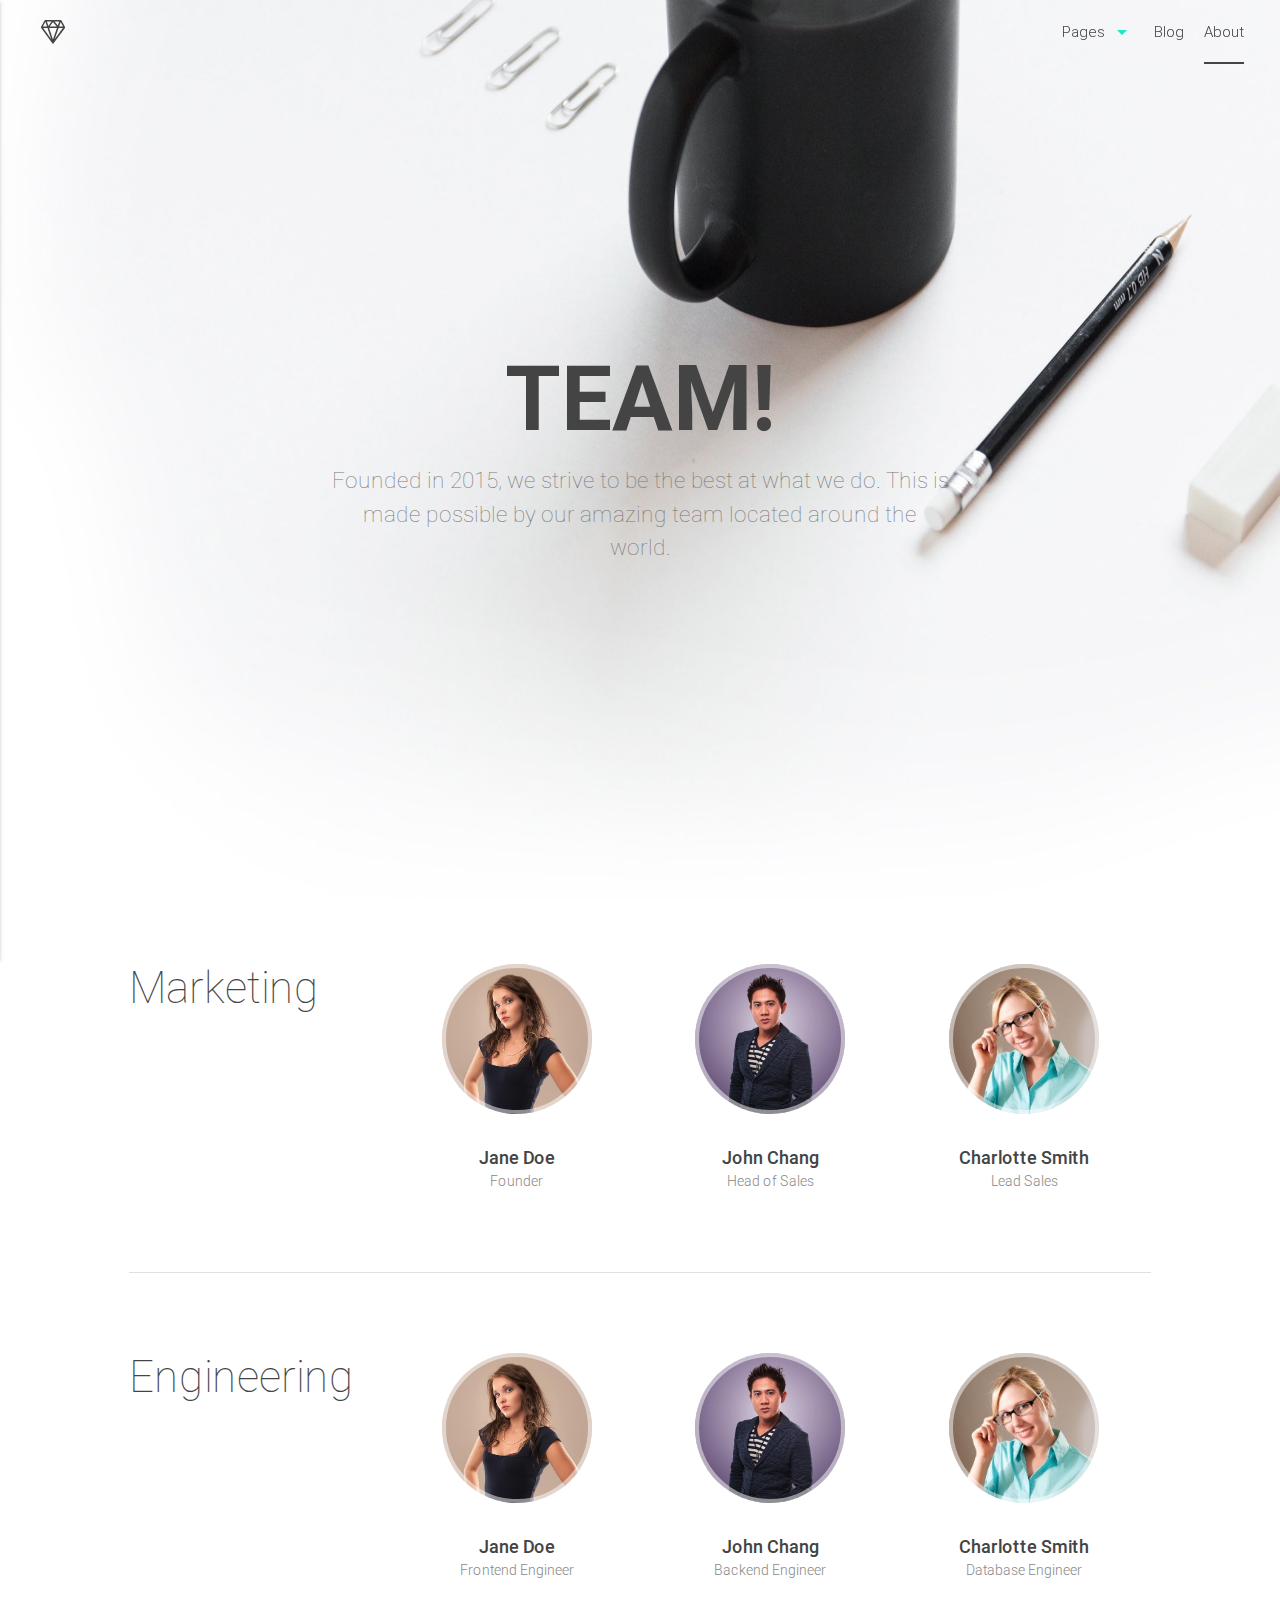
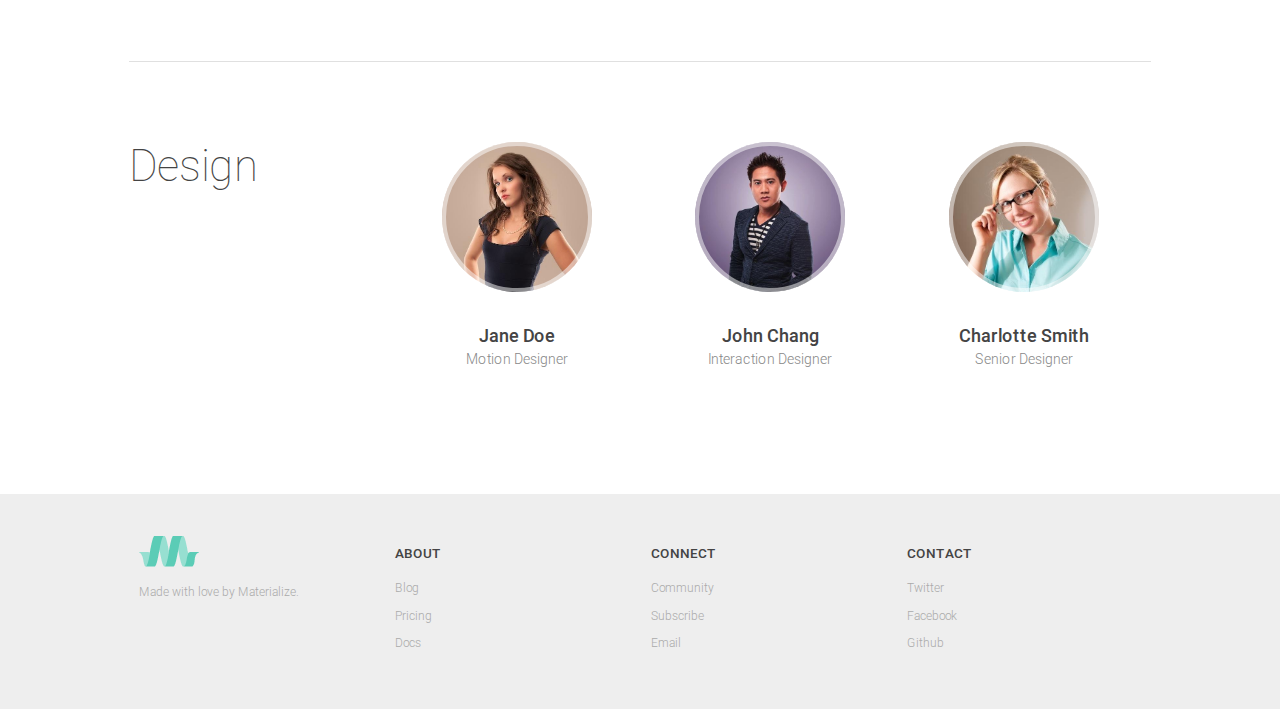
==== about.html @ 486f3009 "Initial commit" ====
<!DOCTYPE html>
<html lang="en">
<head>
    <meta charset="utf-8">
    <meta name="viewport" content="width=device-width, initial-scale=1.0">
    <meta name="description" content="">
    <meta name="author" content="">
    <title>Startup - About</title>
    <link rel="stylesheet" type="text/css" href="assets/css/startup-materialize.css">
    <link rel="stylesheet" type="text/css" href="https://fonts.googleapis.com/icon?family=Material+Icons">
</head>
<body>
    <nav class="n bi fq">
        <div class="nav-wrapper">
            <a class="brand-logo"><i class="icon-diamond black-text"></i></a>
            <ul id="nav-mobile" class="ag hide-on-med-and-down">
                <li><a class="dropdown-button" href="#!" data-activates="pages" data-constrainWidth="false" data-belowOrigin="true">Pages<i class="material-icons ag">arrow_drop_down</i></a></li>
                <li><a href="blog.html">Blog</a></li>
                <li class="active"><a href="about.html">About</a></li>
            </ul>
            <ul id="pages" class="dropdown-content">
                <li><a href="index.html">Horizontal Halves</a></li>
                <li><a href="pages/zoom-out.html">Zoom Out</a></li>
                <li><a href="pages/circle-reveal.html">Circle Reveal</a></li>
                <li><a href="pages/phone-wall.html">Phone Wall</a></li>
                <li><a href="pages/element-transitions.html">Element Transitions</a></li>
                <li><a href="pages/basic-elements.html">Basic Elements</a></li>
                <li><a href="pages/shuffle.html">Shuffle</a></li>
                <li><a href="pages/postcard.html">Postcards</a></li>
            </ul>
            <a href="#" data-activates="slide-out" class="button-collapse ag"><i class="material-icons black-text">menu</i></a>
        </div>
    </nav>
    <ul id="slide-out" class="side-nav">
        <li class="no-padding">
            <ul class="collapsible collapsible-accordion">
                <li class="bold">
                    <a class="collapsible-header waves-effect waves-teal">Pages</a>
                    <div class="collapsible-body">
                        <ul>
                            <li><a href="index.html">Horizontal Halves</a></li>
                            <li><a href="pages/zoom-out.html">Zoom Out</a></li>
                            <li><a href="pages/circle-reveal.html">Circle Reveal</a></li>
                            <li><a href="pages/phone-wall.html">Phone Wall</a></li>
                            <li><a href="pages/element-transitions.html">Element Transitions</a></li>
                            <li><a href="pages/basic-elements.html">Basic Elements</a></li>
                            <li><a href="pages/shuffle.html">Shuffle</a></li>
                            <li><a href="pages/postcard.html">Postcards</a></li>
                        </ul>
                    </div>
                </li>
            </ul>
        </li>
        <li><a class="waves-effect waves-teal" href="blog.html">Blog</a></li>
        <li><a class="waves-effect waves-teal" href="about.html">Team</a></li>
    </ul>
    <div class="v ai l">
        <div class="bz">
            <img src="assets/img/office.jpg" alt="">
        </div>
        <div class="header-wrapper c valign-wrapper">
            <div class="d iv jo offset-m3 ci">
                <h1>Team!</h1>
                <span class="dx">Founded in 2015, we strive to be the best at what we do. This is made possible by our amazing team located around the world.</span>
            </div>
        </div>
    </div>
    <div class="v l full-height">
        <div class="c ci">
            <div class="d iv jc offset-m1 cy">
                <div class="c">
                    <div class="d iv ki center-on-small-only">
                        <h3 class="section-title">Marketing</h3>
                    </div>
                    <div class="d iv km">
                        <div class="c">
                            <div class="d iv kr">
                                <div class="avatar-wrapper">
                                    <span class="k">
                                        <img src="assets/img/person/portrait1.jpg">
                                    </span>
                                </div>
                                <div class="avatar-name">
                                    <span class="fx">Jane Doe</span>
                                    <span class="cx">Founder</span>
                                </div>
                            </div>
                            <div class="d iv kr">
                                <div class="avatar-wrapper">
                                    <span class="k">
                                        <img src="assets/img/person/portrait2.jpg">
                                    </span>
                                </div>
                                <div class="avatar-name">
                                    <span class="fx">John Chang</span>
                                    <span class="cx">Head of Sales</span>
                                </div>
                            </div>
                            <div class="d iv kr">
                                <div class="avatar-wrapper">
                                    <span class="k">
                                        <img src="assets/img/person/portrait3.jpg">
                                    </span>
                                </div>
                                <div class="avatar-name">
                                    <span class="fx">Charlotte Smith</span>
                                    <span class="cx">Lead Sales</span>
                                </div>
                            </div>
                        </div>
                    </div>
                </div>
                <div class="c">
                    <div class="d iv">
                        <div class="eh"></div>
                    </div>
                    <div class="d iv ki center-on-small-only">
                        <h3 class="section-title">Engineering</h3>
                    </div>
                    <div class="d iv km">
                        <div class="c">
                            <div class="d iv kr">
                                <div class="avatar-wrapper">
                                    <span class="k">
                                        <img src="assets/img/person/portrait1.jpg">
                                    </span>
                                </div>
                                <div class="avatar-name">
                                    <span class="fx">Jane Doe</span>
                                    <span class="cx">Frontend Engineer</span>
                                </div>
                            </div>
                            <div class="d iv kr">
                                <div class="avatar-wrapper">
                                    <span class="k">
                                        <img src="assets/img/person/portrait2.jpg">
                                    </span>
                                </div>
                                <div class="avatar-name">
                                    <span class="fx">John Chang</span>
                                    <span class="cx">Backend Engineer</span>
                                </div>
                            </div>
                            <div class="d iv kr">
                                <div class="avatar-wrapper">
                                    <span class="k">
                                        <img src="assets/img/person/portrait3.jpg">
                                    </span>
                                </div>
                                <div class="avatar-name">
                                    <span class="fx">Charlotte Smith</span>
                                    <span class="cx">Database Engineer</span>
                                </div>
                            </div>
                        </div>
                    </div>
                </div>
                <div class="c">
                    <div class="d iv">
                        <div class="eh"></div>
                    </div>
                    <div class="d iv ki center-on-small-only">
                        <h3 class="section-title">Design</h3>
                    </div>
                    <div class="d iv km">
                        <div class="c">
                            <div class="d iv kr">
                                <div class="avatar-wrapper">
                                    <span class="k">
                                        <img src="assets/img/person/portrait1.jpg">
                                    </span>
                                </div>
                                <div class="avatar-name">
                                    <span class="fx">Jane Doe</span>
                                    <span class="cx">Motion Designer</span>
                                </div>
                            </div>
                            <div class="d iv kr">
                                <div class="avatar-wrapper">
                                    <span class="k">
                                        <img src="assets/img/person/portrait2.jpg">
                                    </span>
                                </div>
                                <div class="avatar-name">
                                    <span class="fx">John Chang</span>
                                    <span class="cx">Interaction Designer</span>
                                </div>
                            </div>
                            <div class="d iv kr">
                                <div class="avatar-wrapper">
                                    <span class="k">
                                        <img src="assets/img/person/portrait3.jpg">
                                    </span>
                                </div>
                                <div class="avatar-name">
                                    <span class="fx">Charlotte Smith</span>
                                    <span class="cx">Senior Designer</span>
                                </div>
                            </div>
                        </div>
                    </div>
                </div>
            </div>
        </div>
    </div>
    <footer class="page-footer">
        <div class="dv">
            <div class="c">
                <div class="d ka ko">
                    <img class="materialize-logo" src="assets/img/materialize-teal.png">
                    <p>Made with love by Materialize.</p>
                </div>
                <div class="d ka ko">
                    <h5>About</h5>
                    <ul>
                        <li><a href="#!">Blog</a></li>
                        <li><a href="#!">Pricing</a></li>
                        <li><a href="#!">Docs</a></li>
                    </ul>
                </div>
                <div class="d ka ko">
                    <h5>Connect</h5>
                    <ul>
                        <li><a href="#!">Community</a></li>
                        <li><a href="#!">Subscribe</a></li>
                        <li><a href="#!">Email</a></li>
                    </ul>
                </div>
                <div class="d ka ko">
                    <h5>Contact</h5>
                    <ul>
                        <li><a href="#!">Twitter</a></li>
                        <li><a href="#!">Facebook</a></li>
                        <li><a href="#!">Github</a></li>
                    </ul>
                </div>
            </div>
        </div>
    </footer>
    <script type="text/javascript" src="assets/js/jquery.min.js"></script>
    <script type="text/javascript" src="assets/js/materialize.min.js"></script>
    <script type="text/javascript" src="assets/js/startup-all-min.js"></script>
</body>
</html>
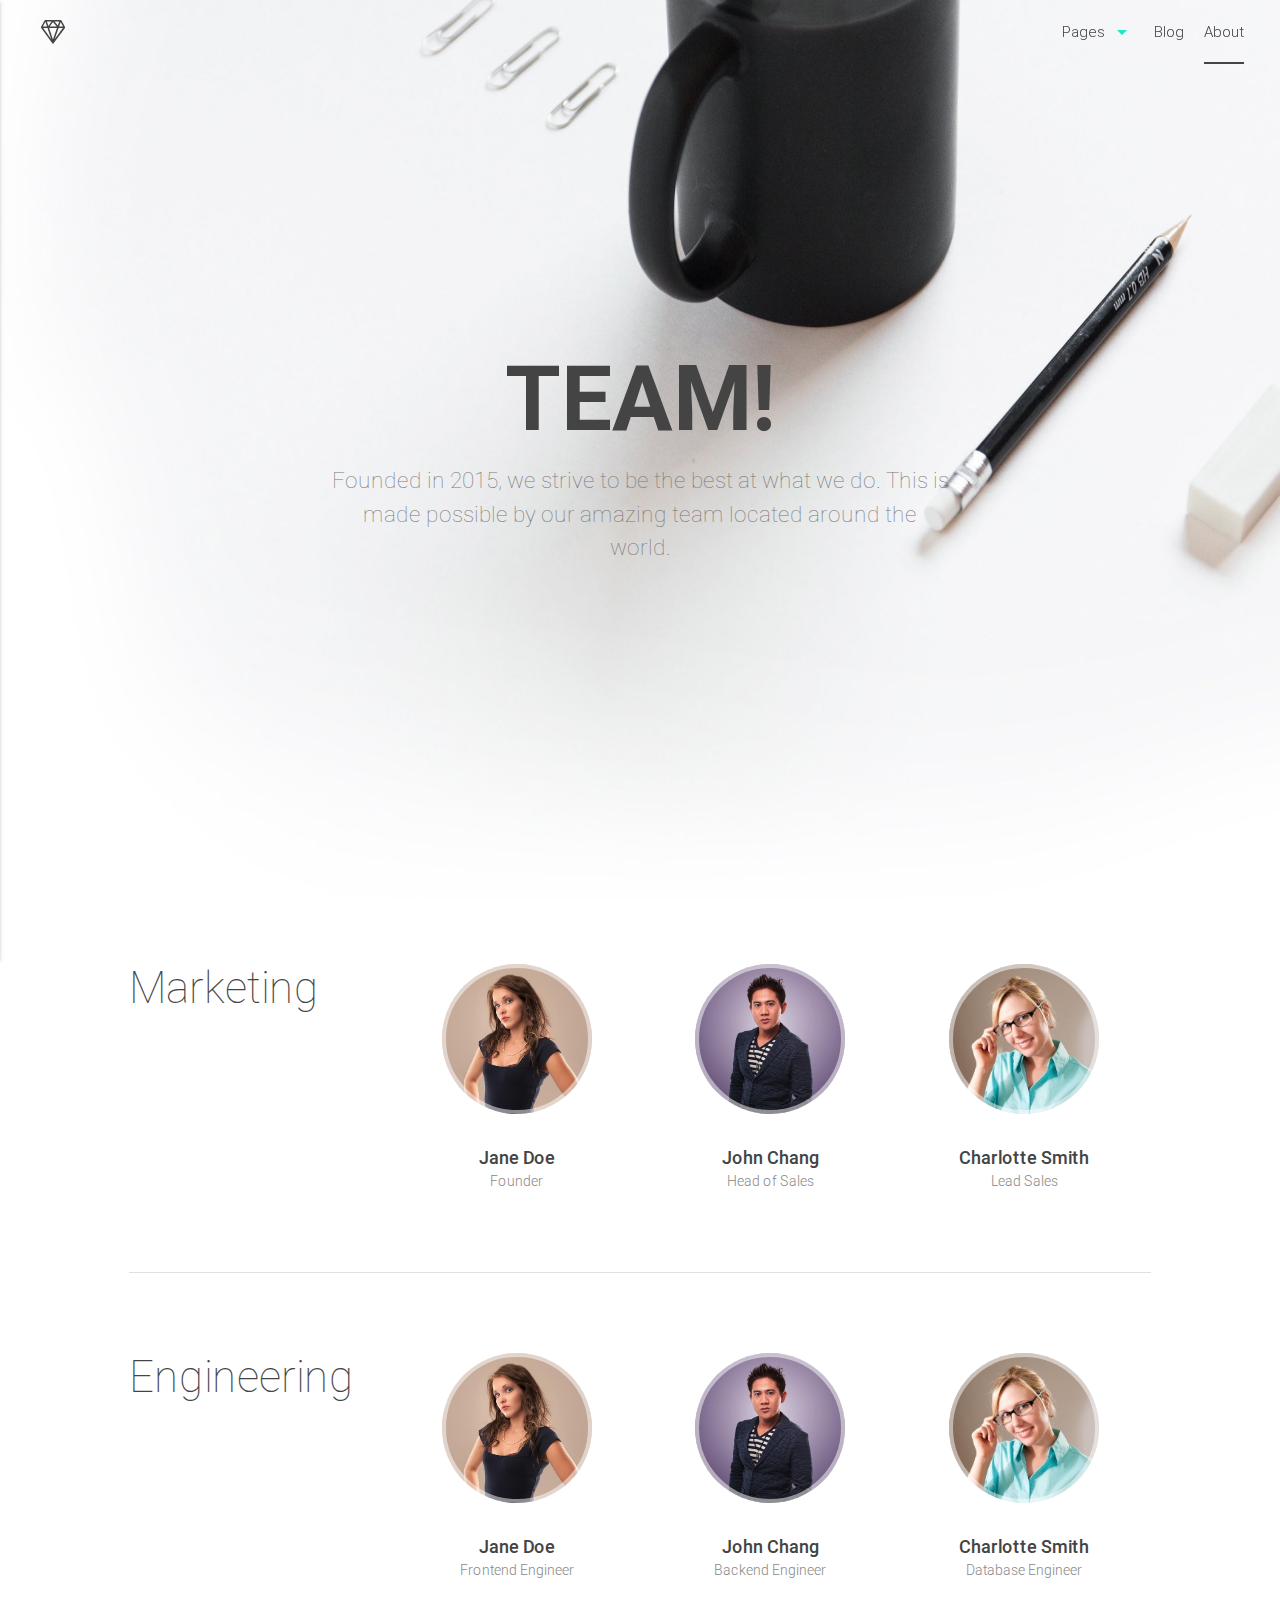
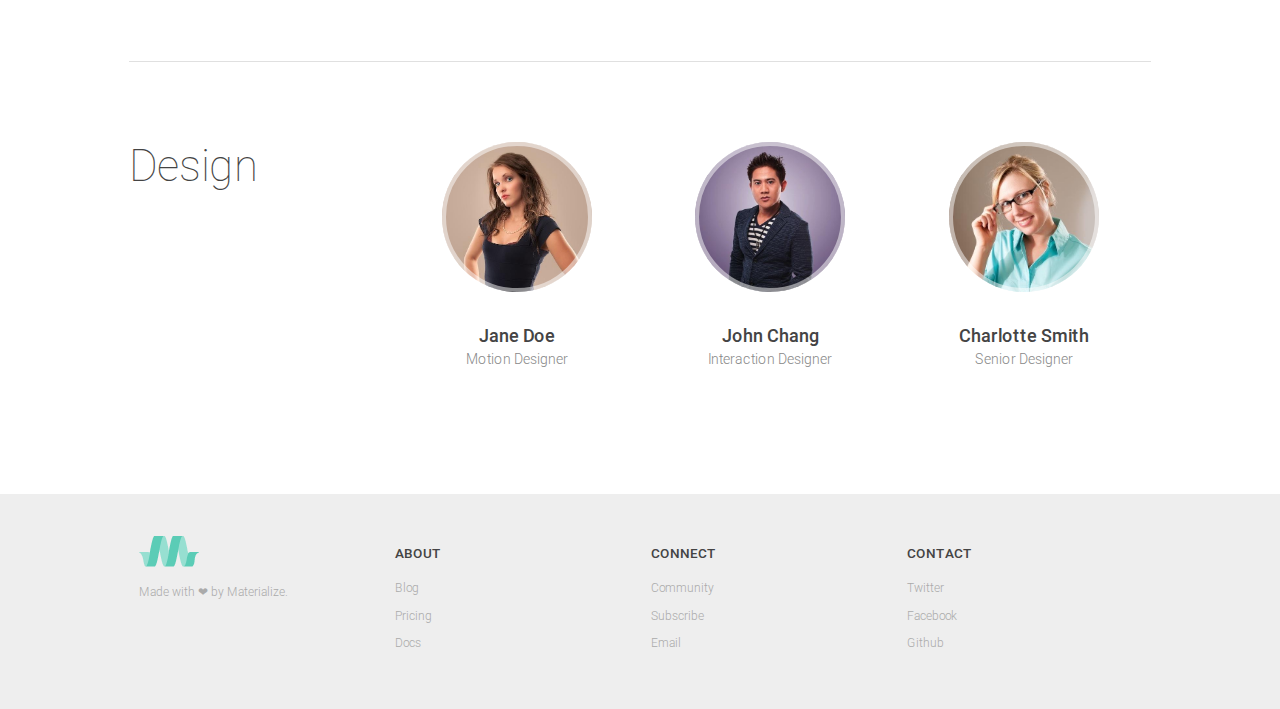
==== commit 3ae918a6: "Update about.html" ====
--- a/about.html
+++ b/about.html
@@ -208,7 +208,7 @@
             <div class="c">
                 <div class="d ka ko">
                     <img class="materialize-logo" src="assets/img/materialize-teal.png">
-                    <p>Made with love by Materialize.</p>
+                    <p>Made with ❤ by Materialize.</p>
                 </div>
                 <div class="d ka ko">
                     <h5>About</h5>
@@ -241,4 +241,4 @@
     <script type="text/javascript" src="assets/js/materialize.min.js"></script>
     <script type="text/javascript" src="assets/js/startup-all-min.js"></script>
 </body>
-</html>+</html>
